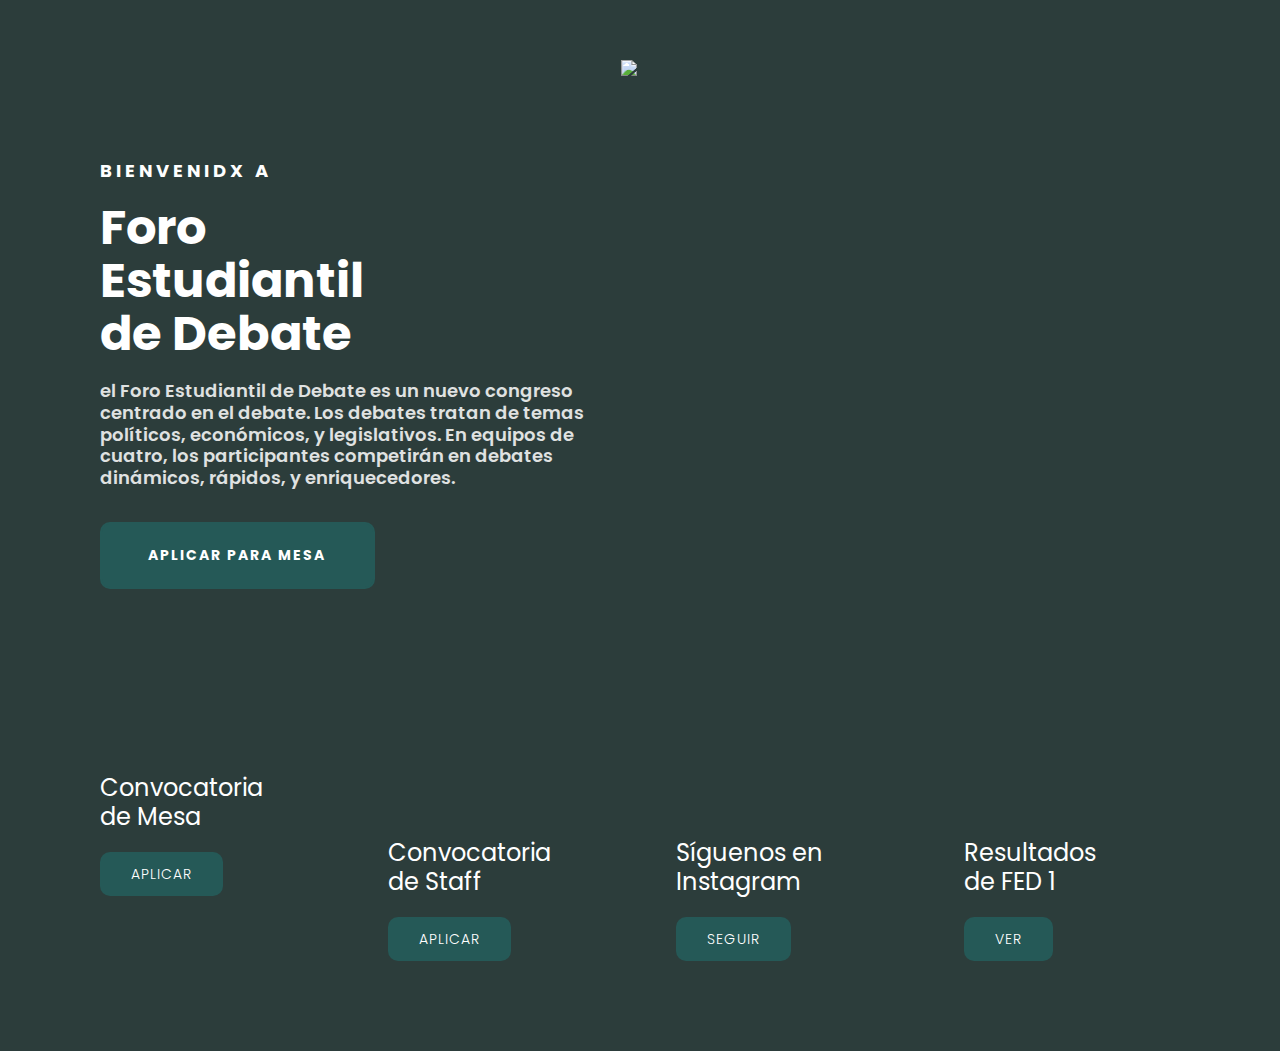
==== index.html @ 76e08dfd "clarified FED version" ====
<!DOCTYPE html>
<html style="font-size: 16px;" lang="en">
  
<head>
    <meta name="viewport" content="width=device-width, initial-scale=1.0">
    <meta charset="utf-8">
    <meta name="keywords" content="">
    <meta name="description" content="">
    <title>Foro Estudiantil de Debate</title>
    <link rel="stylesheet" href="css/index.css" media="screen">
    <link id="u-theme-google-font" rel="stylesheet" href="https://fonts.googleapis.com/css?family=Poppins:400,600">
    <link href="https://fonts.googleapis.com/icon?family=Material+Icons" rel="stylesheet">
    <base href="https://FEdeDebate.github.io/Evento/"/>
    
    <meta name="theme-color" content="#5FA084">
    <meta property="og:title" content="Foro Estudiantil de Debate">
    <meta property="og:description" content="">
    <meta property="og:type" content="website">
    <link rel="canonical" href="index.html">
    <link rel="icon" href="favicon.svg">
  
</head>
  <body class="u-body u-xl-mode" data-lang="en" style="background-color: #2C3D3B;">
    
    <section class="u-align-center u-clearfix section">
      <div class="u-clearfix u-sheet u-valign-middle u-sheet-1">
        <div class="u-clearfix u-expanded-width u-layout-wrap u-layout-wrap-1">
          <div class="u-layout">
            <div class="u-layout-row">
              <div class="u-align-left u-container-style u-layout-cell u-size-29-lg u-size-29-xl u-size-60-md u-size-60-sm u-size-60-xs u-layout-cell-1">
                <div class="u-container-layout u-valign-middle u-container-layout-1">
                  <h6 class="u-text u-text-1">bienvenidx a</h6>
                  <h2 class="u-text u-text-2">
                    <span style="font-weight: 700;"></span>Foro<br>Estudiantil<br>de Debate
                  </h2>
                  <h6 class="u-text u-text-3 u-custom-font u-font-poppins-regular" style="opacity: 85%;">el Foro Estudiantil de Debate es un nuevo congreso centrado en el debate. Los debates tratan de temas políticos, económicos, y legislativos. En equipos de cuatro, los participantes competirán en debates dinámicos, rápidos, y enriquecedores.</h6>
                  <a class="u-active-black u-align-center u-border-2 u-border-grey-75 u-btn u-btn-round u-button-style u-hover-black u-none u-radius-10 u-text-active-white u-text-hover-white u-btn-2" href="https://forms.gle/EFQqg91QYA9BH9kv7" target="_blank">Aplicar para Mesa</a>
                </div>
              </div>
              <div class="u-container-style u-image u-layout-cell u-radius-10 u-size-31-lg u-size-31-xl u-size-60-md u-size-60-sm u-size-60-xs u-image-1" data-image-width="972" data-image-height="886">
                <img src="images/fullTransparentLight.svg" width="100%"/>
              </div>
            </div>
          </div>
        </div>
        <div class="u-expanded-width u-list u-list-1">
          <div class="u-repeater u-repeater-1">
            <div class="u-align-left u-container-style u-list-item u-repeater-item u-white u-list-item-1">
              <div class="u-container-layout u-similar-container u-container-layout-3">
                <span class="u-file-icon u-icon u-icon-5">
                  <img src="images/git.svg" alt="">
                </span>
                <h4 class="u-custom-font u-font-poppins-semibold u-text u-text-8">Convocatoria<br/>de Mesa</h4>
                <a href="https://forms.gle/EFQqg91QYA9BH9kv7" target="_blank" class="u-active-grey-70 u-black u-border-1 u-border-active-grey-70 u-border-black u-border-hover-grey-70 u-btn u-btn-round u-button-style u-hover-grey-70 u-radius-10 u-text-body-alt-color u-text-hover-white u-btn-3">aplicar</a>
              </div>
            </div>
            <div class="u-align-left u-container-style u-list-item u-repeater-item u-video-cover u-white">
              <div class="u-container-layout u-similar-container u-container-layout-4">
                <span class="u-file-icon u-icon u-icon-6">
                  <img src="images/staff.svg" alt="">
                </span>
                <h4 class="u-custom-font u-font-poppins-semibold u-text u-text-9">Convocatoria<br/>de Staff</h4>
                <a href="https://forms.gle/FjkEkpneMqtoRGzS9" target="_blank" class="u-active-grey-70 u-black u-border-1 u-border-active-grey-70 u-border-black u-border-hover-grey-70 u-btn u-btn-round u-button-style u-hover-grey-70 u-radius-10 u-text-body-alt-color u-text-hover-white u-btn-4">aplicar</a>
              </div>
            </div>
            <div class="u-align-left u-container-style u-list-item u-repeater-item u-video-cover u-white">
              <div class="u-container-layout u-similar-container u-container-layout-5">
                <span class="u-file-icon u-icon u-icon-7">
                  <img src="images/instagram.svg" alt="">
                </span>
                <h4 class="u-custom-font u-font-poppins-semibold u-text u-text-10">Síguenos en<br/>Instagram</h4>
                <a href="https://www.instagram.com/FEdeDebate/" target="_blank" class="u-active-grey-70 u-black u-border-1 u-border-active-grey-70 u-border-black u-border-hover-grey-70 u-btn u-btn-round u-button-style u-hover-grey-70 u-radius-10 u-text-body-alt-color u-text-hover-white u-btn-5">seguir</a>
              </div>
            </div>
            <div class="u-align-left u-container-style u-list-item u-repeater-item u-video-cover u-white">
              <div class="u-container-layout u-similar-container u-container-layout-6">
                <span class="u-file-icon u-icon u-icon-8">
                  <img src="images/results.svg" alt="">
                </span>
                <h4 class="u-custom-font u-font-poppins-semibold u-text u-text-11">Resultados<br/>de FED 1</h4>
                <a href="resultados/" target="_blank" class="u-active-grey-70 u-black u-border-1 u-border-active-grey-70 u-border-black u-border-hover-grey-70 u-btn u-btn-round u-button-style u-hover-grey-70 u-radius-10 u-text-body-alt-color u-text-hover-white u-btn-6">ver</a>
              </div>
            </div>
          </div>
        </div>
      </div>
    </section>
  </body>
</html>
---- css/index.css ----
@charset "UTF-8";

html {
  font-family: sans-serif;
  -ms-text-size-adjust: 100%;
  -webkit-text-size-adjust: 100%
}

body {
  margin: 0
}

.section .u-sheet-1 {
  min-height: 1022px
}

.section .u-layout-wrap-1 {
  margin-top: 60px;
  margin-bottom: 0
}

.section .u-layout-cell-1 {
  min-height: 629px
}

.section .u-container-layout-1 {
  padding: 50px 30px
}

.section .u-text-1 {
  font-size: 1.125rem;
  text-transform: uppercase;
  letter-spacing: 4px;
  margin: 0
}

.section .u-text-2 {
  font-size: 3rem;
  margin: 20px 0 0
}

.section .u-text-3 {
  font-weight: 600;
  margin: 20px 0 0
}

.section .u-btn-2 {
  text-transform: uppercase;
  letter-spacing: 2px;
  font-size: .875rem;
  align-self: center;
  background-image: none;
  text-align: center;
  font-weight: 700;
  border-style: solid;
  margin: 34px auto 0 0;
  padding: 20px 47px 20px 46px
}

.section .u-list-1 {
  margin-top: 0;
  margin-bottom: 60px
}

.section .u-repeater-1 {
  grid-template-columns: repeat(4, calc(25% - 9px));
  min-height: 261px;
  grid-gap: 12px
}

.section .u-list-item-1 {
  background-image: none
}

.section .u-container-layout-3 {
  padding: 60px 30px 30px
}

.section .u-icon-5 {
  max-height: 70px;
  max-width: 63px;
  height: auto;
  width: auto;
  margin: 0 auto 0 0
}

.section .u-text-8 {
  font-weight: 400;
  margin: 20px 0 0
}

.section .u-btn-3 {
  border-style: solid;
  text-transform: uppercase;
  font-weight: 300;
  font-size: .875rem;
  background-image: none;
  letter-spacing: 1px;
  margin: 20px 0 0
}

.section .u-container-layout-4 {
  padding: 60px 30px 30px
}

.section .u-icon-6 {
  height: 70px;
  width: 140px;
  margin: 0 auto 0 0
}

.section .u-text-9 {
  font-weight: 400;
  margin: 20px 0 0
}

.section .u-btn-4 {
  border-style: solid;
  text-transform: uppercase;
  font-weight: 300;
  font-size: .875rem;
  background-image: none;
  letter-spacing: 1px;
  margin: 20px 0 0
}

.section .u-container-layout-5 {
  padding: 60px 30px 30px
}

.section .u-icon-7 {
  height: 70px;
  width: 70px;
  margin: 0 auto 0 0
}

.section .u-text-10 {
  font-weight: 400;
  margin: 20px 0 0
}

.section .u-btn-5 {
  border-style: solid;
  text-transform: uppercase;
  font-weight: 300;
  font-size: .875rem;
  background-image: none;
  letter-spacing: 1px;
  margin: 20px 0 0
}

.section .u-container-layout-6 {
  padding: 60px 30px 30px
}

.section .u-icon-8 {
  height: 70px;
  width: 56px;
  margin: 0 auto 0 0
}

.section .u-text-11 {
  font-weight: 400;
  margin: 20px 0 0
}

.section .u-btn-6 {
  border-style: solid;
  text-transform: uppercase;
  font-weight: 300;
  font-size: .875rem;
  background-image: none;
  letter-spacing: 1px;
  margin: 20px 0 0
}

@media (max-width:1199px) {
  .section .u-sheet-1 {
    min-height: 1012px
  }

  .section .u-layout-wrap-1 {
    margin-top: 55px
  }

  .section .u-layout-cell-1 {
    min-height: 519px
  }

  .section .u-image-1 {
    min-height: 519px
  }

  .section .u-list-1 {
    margin-bottom: 55px
  }

  .section .u-repeater-1 {
    min-height: 215px
  }
}

@media (max-width:991px) {
  .section .u-sheet-1 {
    min-height: 1899px
  }

  .section .u-layout-cell-1 {
    min-height: 100px
  }

  .section .u-container-layout-1 {
    padding-top: 30px;
    padding-bottom: 30px
  }

  .section .u-text-2 {
    font-size: 3.75rem
  }

  .section .u-image-1 {
    min-height: 671px
  }

  .section .u-repeater-1 {
    grid-template-columns: repeat(2, calc(50% - 6px));
    min-height: 529px
  }

  .section .u-container-layout-3 {
    padding-top: 30px
  }

  .section .u-container-layout-4 {
    padding-top: 30px
  }

  .section .u-container-layout-5 {
    padding-top: 30px
  }

  .section .u-container-layout-6 {
    padding-top: 30px
  }
}

@media (max-width:767px) {
  .section .u-sheet-1 {
    min-height: 1895px
  }

  .section .u-layout-cell-1 {
    min-height: 392px
  }

  .section .u-container-layout-1 {
    padding-left: 10px;
    padding-right: 10px
  }

  .section .u-image-1 {
    min-height: 607px
  }

  .section .u-list-1 {
    margin-top: 20px
  }

  .section .u-container-layout-3 {
    padding-left: 10px;
    padding-right: 10px
  }

  .section .u-container-layout-4 {
    padding-left: 10px;
    padding-right: 10px
  }

  .section .u-container-layout-5 {
    padding-left: 10px;
    padding-right: 10px
  }

  .section .u-container-layout-6 {
    padding-left: 10px;
    padding-right: 10px
  }
}

@media (max-width:575px) {
  .section .u-sheet-1 {
    min-height: 1865px
  }

  .section .u-layout-cell-1 {
    min-height: 100px
  }

  .section .u-text-2 {
    font-size: 2.625rem
  }

  .section .u-image-1 {
    min-height: 382px
  }

  .section .u-repeater-1 {
    grid-template-columns: 100%
  }
}

::selection {
  background: #255957;
  color: #fff
}

section {
  display: block
}

a {
  background-color: transparent;
  -webkit-text-decoration-skip: objects
}

a:active,
a:hover {
  outline-width: 0
}

img {
  border-style: none
}

::-webkit-input-placeholder {
  color: inherit;
  opacity: .54
}

::-webkit-file-upload-button {
  -webkit-appearance: button;
  font: inherit
}

.u-btn {
  display: table;
  cursor: pointer;
  color: inherit;
  font-size: inherit;
  font-family: inherit;
  line-height: inherit;
  letter-spacing: inherit;
  text-transform: inherit;
  font-style: inherit;
  font-weight: inherit;
  text-decoration: none;
  border: 0 none transparent;
  outline-width: 0;
  background-color: transparent;
  margin: 0;
  -webkit-text-decoration-skip: objects;
  font-style: initial;
  white-space: nowrap;
  -webkit-user-select: none;
  -ms-user-select: none;
  user-select: none;
  vertical-align: middle;
  text-align: center;
  padding: 10px 30px;
  border-radius: 0;
  align-self: flex-start
}

.u-btn:active:focus,
.u-btn:focus {
  outline: thin dotted;
  outline: 5px auto -webkit-focus-ring-color;
  outline-offset: -2px
}

.u-btn:focus,
.u-btn:hover {
  text-decoration: none
}

.u-btn:active {
  outline: 0;
  background-image: none
}

a {
  border-top-width: 0;
  border-left-width: 0;
  border-right-width: 0
}

*,
:after,
:before {
  box-sizing: border-box
}

html {
  height: 100%;
  overflow-y: auto;
  overflow-x: hidden
}

body {
  height: auto;
  min-height: 100%
}

body,
section {
  position: relative
}

.u-sheet>*,
section>* {
  position: relative
}

a:focus {
  outline: thin dotted;
  outline: 5px auto -webkit-focus-ring-color;
  outline-offset: -2px
}

.u-clearfix:after,
.u-clearfix:before {
  content: '';
  display: table
}

.u-clearfix:after {
  clear: both
}

.u-image {
  object-fit: cover;
  display: block;
  background-size: cover;
  background-position: 50% 50%;
  background-repeat: no-repeat
}

.u-layout-cell.u-image:not(.u-hover-box) {
  overflow: visible
}

.u-sheet {
  position: relative;
  margin: 0 auto
}

.u-xl-mode .u-sheet {
  width: var(--theme-sheet-width-xl)
}

@media (min-width:1400px) {
  .u-sheet {
    width: var(--theme-sheet-width-xxl) !important
  }
}

@media (min-width:1200px) {
  .u-xl-mode .u-sheet {
    width: var(--theme-sheet-width-xl) !important
  }
}

@media (min-width:992px) and (max-width:1199px) {
  .u-sheet {
    width: var(--theme-sheet-width-lg) !important
  }
}

@media (min-width:768px) and (max-width:991px) {
  .u-sheet {
    width: var(--theme-sheet-width-md) !important
  }
}

@media (min-width:576px) and (max-width:767px) {
  .u-sheet {
    width: var(--theme-sheet-width-sm) !important
  }
}

@media (max-width:575px) {
  .u-sheet {
    width: var(--theme-sheet-width-xs) !important
  }
}

.u-container-layout {
  position: relative;
  flex: 1;
  max-width: 100%;
  transition-duration: inherit
}

.u-container-layout>* {
  position: relative
}

.u-expanded-width {
  width: 100% !important;
  margin-left: 0 !important;
  margin-right: 0 !important
}

.u-valign-middle {
  display: flex;
  flex-direction: column
}

.u-valign-middle>* {
  flex-shrink: 0
}

.u-valign-middle {
  justify-content: center
}

@media (min-width:576px) and (max-width:767px) {
  .u-layout-wrap:not(.u-layout-custom-sm) .u-layout-row>* {
    min-width: 100%
  }

  .u-layout-wrap:not(.u-layout-custom-sm) .u-layout {
    margin-left: 0 !important;
    margin-right: 0 !important
  }

  .u-layout-wrap:not(.u-layout-custom-sm) .u-layout .u-layout-cell {
    border-left: 0 !important;
    border-right: 0 !important
  }
}

@media (max-width:575px) {
  .u-layout-wrap:not(.u-layout-custom-xs) .u-layout-row>* {
    min-width: 100%
  }

  .u-layout-wrap:not(.u-layout-custom-xs) .u-layout {
    margin-left: 0 !important;
    margin-right: 0 !important
  }

  .u-layout-wrap:not(.u-layout-custom-xs) .u-layout .u-layout-cell {
    border-left: 0 !important;
    border-right: 0 !important
  }
}

@media (min-width:1400px) {

  .u-layout-row>.u-size-31-xl {
    flex: 0 0 51.66666667%;
    max-width: 51.66666667%;
    min-width: 51.66666667%
  }

  .u-layout-row>.u-size-29-xl {
    flex: 0 0 48.33333333%;
    max-width: 48.33333333%;
    min-width: 48.33333333%
  }
}

@media (min-width:1200px) {

  .u-xl-mode .u-layout-row>.u-size-31-xl {
    flex: 0 0 51.66666667%;
    max-width: 51.66666667%;
    min-width: 51.66666667%
  }

  .u-xl-mode .u-layout-row>.u-size-29-xl {
    flex: 0 0 48.33333333%;
    max-width: 48.33333333%;
    min-width: 48.33333333%
  }
}

@media (min-width:992px) and (max-width:1199px) {

  .u-layout-row>.u-size-31-lg {
    flex: 0 0 51.66666667%;
    max-width: 51.66666667%;
    min-width: 51.66666667%
  }

  .u-layout-row>.u-size-29-lg {
    flex: 0 0 48.33333333%;
    max-width: 48.33333333%;
    min-width: 48.33333333%
  }
}

@media (min-width:768px) and (max-width:991px) {
  .u-layout-row>.u-size-60-md {
    flex: 0 0 100%;
    max-width: 100%;
    min-width: 100%
  }
}

@media (min-width:576px) and (max-width:767px) {
  .u-layout-row>.u-size-60-sm {
    flex: 0 0 100%;
    max-width: 100%;
    min-width: 100%
  }
}

@media (max-width:575px) {
  .u-layout-row>.u-size-60-xs {
    flex: 0 0 100%;
    max-width: 100%;
    min-width: 100%
  }
}

.u-layout-row,
.u-layout-row>* {
  display: flex
}

.u-layout-row {
  flex: 1 1 auto
}

.u-layout-row>* {
  max-height: 100%;
  min-height: -webkit-fit-content;
  min-height: fit-content
}

.u-layout-row {
  flex-direction: row;
  flex-wrap: wrap;
  min-height: -webkit-fit-content;
  min-height: fit-content;
  max-width: 100%
}

.u-layout-cell {
  position: relative;
  display: flex;
  background-clip: padding-box;
  background-origin: padding-box
}

.u-sheet:not(.u-image):not(.u-video) {
  pointer-events: none
}

.u-sheet:not(.u-image):not(.u-video)>* {
  pointer-events: auto;
  pointer-events: initial
}

@supports (position:sticky) {
}

@supports (position:-webkit-sticky) {
}

.u-icon {
  display: block;
  line-height: 0;
  border-width: 0
}

html {
  font-size: 16px
}

.u-body {
  font-size: 1rem;
  line-height: 1.6
}

.u-body h2,
.u-body h4,
.u-body h6 {
  padding: 0;
  color: #fff
}

.u-repeater {
  display: grid;
  grid-template-columns: repeat(3, 33.33333333%)
}

.u-repeater-item {
  display: flex;
  position: relative
}

.u-list:not(.u-repeater) {
  display: flex;
  flex-direction: column
}

.u-list:not(.u-repeater) .u-repeater {
  flex-grow: 1;
  flex-shrink: 1;
  flex-basis: auto
}

.u-border-1,
a.u-button-style.u-border-1 {
  border-width: 1px
}

.u-border-2,
a.u-button-style.u-border-2 {
  border-width: 2px
}

.u-radius-10,
.u-radius-10:before {
  border-radius: 10px !important
}

.u-body {
  font-family: Poppins, sans-serif
}

h2,
h4,
h6 {
  font-family: Poppins, sans-serif
}

.u-button-style.u-black,
.u-button-style.u-black[class*=u-border-] {
  color: #fff !important;
  background-color: #255957 !important;
  transition: all .2s ease-in-out
}

.u-hover-black:focus,
.u-hover-black:hover,
.u-hover-black[class*=u-border-]:focus,
.u-hover-black[class*=u-border-]:hover,
a.u-button-style.u-button-style.u-active-black:active,
a.u-button-style.u-button-style.u-active-black[class*=u-border-]:active,
a.u-button-style.u-hover-black:focus,
a.u-button-style.u-hover-black:hover,
a.u-button-style.u-hover-black[class*=u-border-]:focus,
a.u-button-style.u-hover-black[class*=u-border-]:hover {
  color: #fff !important;
  background-color: #5fa084 !important
}

.u-hover-grey-70:focus,
.u-hover-grey-70:hover,
.u-hover-grey-70[class*=u-border-]:focus,
.u-hover-grey-70[class*=u-border-]:hover,
a.u-button-style.u-button-style.u-active-grey-70:active,
a.u-button-style.u-button-style.u-active-grey-70[class*=u-border-]:active,
a.u-button-style.u-hover-grey-70:focus,
a.u-button-style.u-hover-grey-70:hover,
a.u-button-style.u-hover-grey-70[class*=u-border-]:focus,
a.u-button-style.u-hover-grey-70[class*=u-border-]:hover {
  color: #fff !important;
  background-color: #5fa084 !important
}

.u-button-style.u-border-grey-75 {
  border-color: #255957 !important;
  background-color: #255957 !important;
  color: #fff !important;
  transition: all .2s ease-in-out
}

.u-body {
  --theme-sheet-width-xl: 1140px;
  --theme-sheet-width-lg: 940px;
  --theme-sheet-width-md: 720px;
  --theme-sheet-width-sm: 540px;
  --theme-sheet-width-xs: 340px
}

h2:not(.u-subtitle) {
  font-size: 2.25rem;
  line-height: 1.1;
  margin-top: 20px;
  margin-bottom: 20px;
  font-weight: 700
}

h4 {
  font-size: 1.5rem;
  line-height: 1.2;
  margin-top: 20px;
  margin-bottom: 20px;
  font-weight: 700
}

h6 {
  font-size: 1.125rem;
  line-height: 1.2;
  margin-top: 20px;
  margin-bottom: 20px;
  font-weight: 700
}

@media (max-width:575px) {
  h2:not(.u-subtitle) {
    font-size: 2.25rem;
    font-weight: 700;
    line-height: 1.1;
  }
}
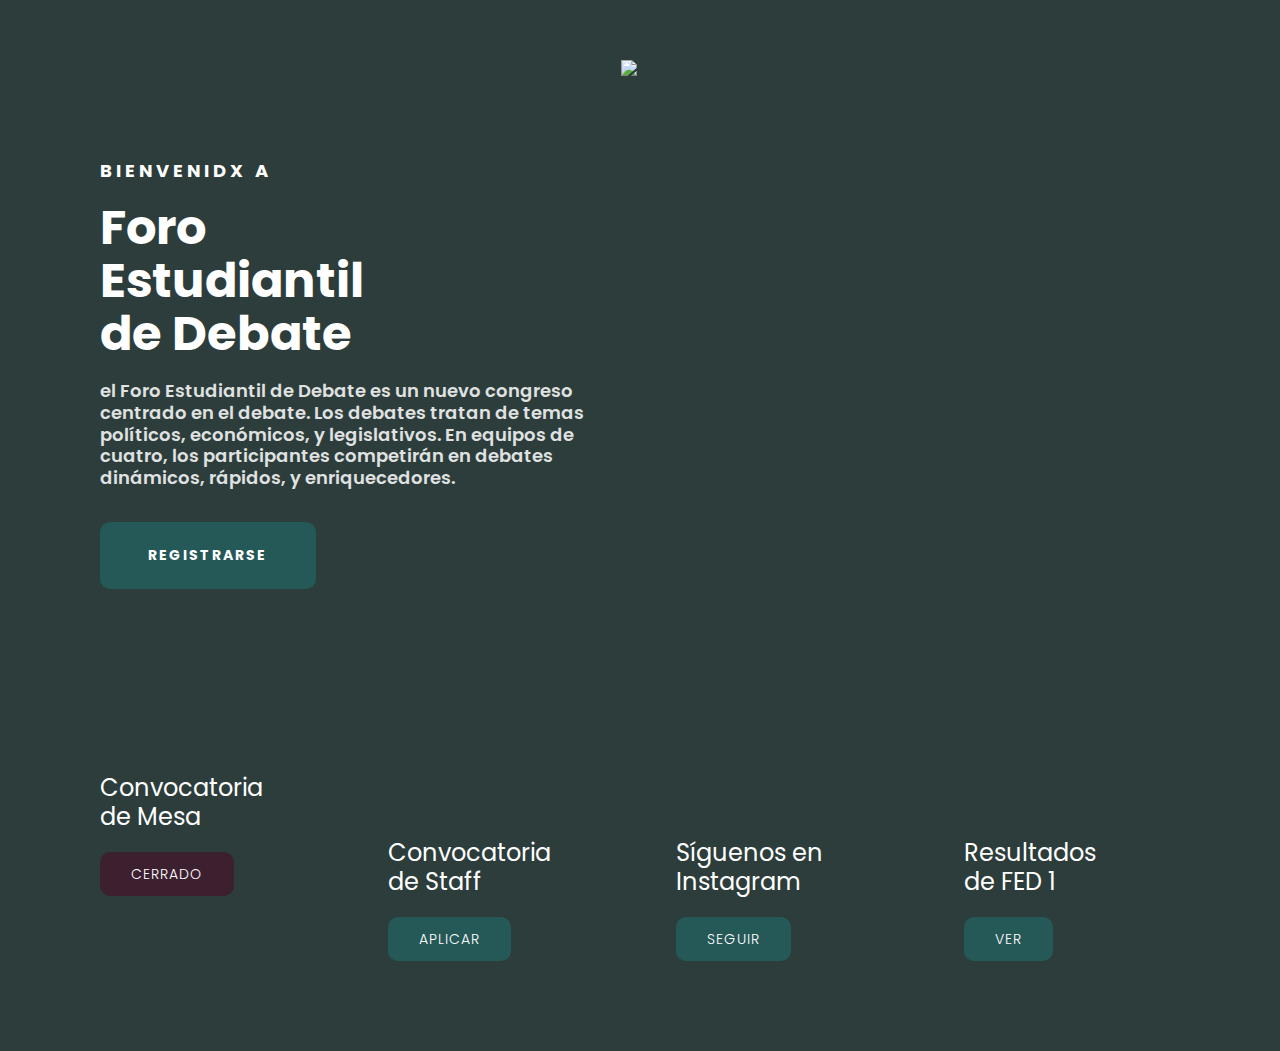
==== commit 81a0fbbb: "lots of changes" ====
--- a/index.html
+++ b/index.html
@@ -10,6 +10,7 @@
     <link rel="stylesheet" href="css/index.css" media="screen">
     <link id="u-theme-google-font" rel="stylesheet" href="https://fonts.googleapis.com/css?family=Poppins:400,600">
     <link href="https://fonts.googleapis.com/icon?family=Material+Icons" rel="stylesheet">
+
     <base href="https://FEdeDebate.github.io/Evento/"/>
     
     <meta name="theme-color" content="#5FA084">
@@ -17,7 +18,7 @@
     <meta property="og:description" content="">
     <meta property="og:type" content="website">
     <link rel="canonical" href="index.html">
-    <link rel="icon" href="favicon.svg">
+    <link rel="icon" href="favicon.ico">
   
 </head>
   <body class="u-body u-xl-mode" data-lang="en" style="background-color: #2C3D3B;">
@@ -34,7 +35,7 @@
                     <span style="font-weight: 700;"></span>Foro<br>Estudiantil<br>de Debate
                   </h2>
                   <h6 class="u-text u-text-3 u-custom-font u-font-poppins-regular" style="opacity: 85%;">el Foro Estudiantil de Debate es un nuevo congreso centrado en el debate. Los debates tratan de temas políticos, económicos, y legislativos. En equipos de cuatro, los participantes competirán en debates dinámicos, rápidos, y enriquecedores.</h6>
-                  <a class="u-active-black u-align-center u-border-2 u-border-grey-75 u-btn u-btn-round u-button-style u-hover-black u-none u-radius-10 u-text-active-white u-text-hover-white u-btn-2" href="https://forms.gle/EFQqg91QYA9BH9kv7" target="_blank">Aplicar para Mesa</a>
+                  <a class="u-active-black u-align-center u-border-2 u-border-grey-75 u-btn u-btn-round u-button-style u-hover-black u-none u-radius-10 u-text-active-white u-text-hover-white u-btn-2" href="https://forms.gle/b5vBWGVCgtBwH1Zw7" target="_blank">Registrarse</a>
                 </div>
               </div>
               <div class="u-container-style u-image u-layout-cell u-radius-10 u-size-31-lg u-size-31-xl u-size-60-md u-size-60-sm u-size-60-xs u-image-1" data-image-width="972" data-image-height="886">
@@ -51,7 +52,7 @@
                   <img src="images/git.svg" alt="">
                 </span>
                 <h4 class="u-custom-font u-font-poppins-semibold u-text u-text-8">Convocatoria<br/>de Mesa</h4>
-                <a href="https://forms.gle/EFQqg91QYA9BH9kv7" target="_blank" class="u-active-grey-70 u-black u-border-1 u-border-active-grey-70 u-border-black u-border-hover-grey-70 u-btn u-btn-round u-button-style u-hover-grey-70 u-radius-10 u-text-body-alt-color u-text-hover-white u-btn-3">aplicar</a>
+                <a href="https://forms.gle/EFQqg91QYA9BH9kv7" target="_blank" class="u-active-grey-70 u-black u-border-1 u-border-active-grey-70 u-border-black u-border-hover-grey-70 u-btn u-btn-round u-button-style u-hover-grey-70 u-radius-10 u-text-body-alt-color u-text-hover-white u-btn-3 btn-disabled">cerrado</a>
               </div>
             </div>
             <div class="u-align-left u-container-style u-list-item u-repeater-item u-video-cover u-white">
--- a/css/index.css
+++ b/css/index.css
@@ -741,7 +741,7 @@
 .u-button-style.u-black,
 .u-button-style.u-black[class*=u-border-] {
   color: #fff !important;
-  background-color: #255957 !important;
+  background-color: #255957;
   transition: all .2s ease-in-out
 }
 
@@ -770,14 +770,26 @@
 a.u-button-style.u-hover-grey-70[class*=u-border-]:focus,
 a.u-button-style.u-hover-grey-70[class*=u-border-]:hover {
   color: #fff !important;
-  background-color: #5fa084 !important
+  background-color: #5fa084
 }
 
 .u-button-style.u-border-grey-75 {
-  border-color: #255957 !important;
-  background-color: #255957 !important;
+  border-color: #255957;
+  background-color: #255957 ;
   color: #fff !important;
   transition: all .2s ease-in-out
+}
+
+.btn-disabled {
+  border-color: #3D202F !important;
+  background-color: #3D202F !important;
+}
+
+.btn-disabled:hover {
+  border-color: #3D202F !important;
+  background-color: #3D202F !important;
+  cursor: default !important;
+  pointer-events: default !important;
 }
 
 .u-body {
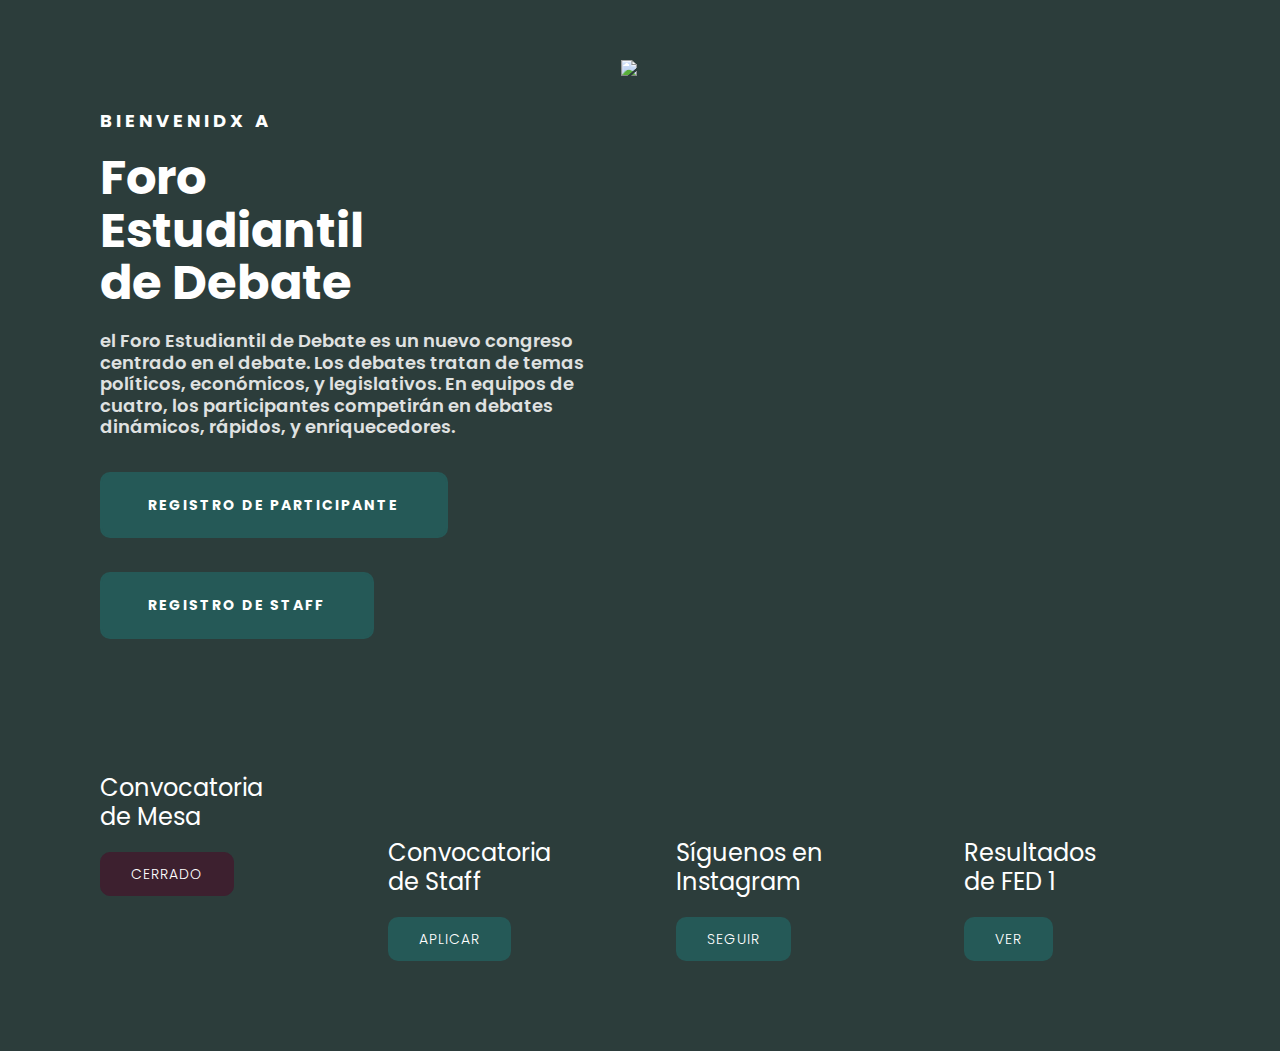
==== commit 02d43faa: "fixed base tag" ====
--- a/index.html
+++ b/index.html
@@ -35,7 +35,8 @@
                     <span style="font-weight: 700;"></span>Foro<br>Estudiantil<br>de Debate
                   </h2>
                   <h6 class="u-text u-text-3 u-custom-font u-font-poppins-regular" style="opacity: 85%;">el Foro Estudiantil de Debate es un nuevo congreso centrado en el debate. Los debates tratan de temas políticos, económicos, y legislativos. En equipos de cuatro, los participantes competirán en debates dinámicos, rápidos, y enriquecedores.</h6>
-                  <a class="u-active-black u-align-center u-border-2 u-border-grey-75 u-btn u-btn-round u-button-style u-hover-black u-none u-radius-10 u-text-active-white u-text-hover-white u-btn-2" href="https://forms.gle/b5vBWGVCgtBwH1Zw7" target="_blank">Registrarse</a>
+                  <a class="u-active-black u-align-center u-border-2 u-border-grey-75 u-btn u-btn-round u-button-style u-hover-black u-none u-radius-10 u-text-active-white u-text-hover-white u-btn-2" href="https://forms.gle/b5vBWGVCgtBwH1Zw7" target="_blank">Registro de Participante</a>
+                  <a class="u-active-black u-align-center u-border-2 u-border-grey-75 u-btn u-btn-round u-button-style u-hover-black u-none u-radius-10 u-text-active-white u-text-hover-white u-btn-2" href="https://forms.gle/FjkEkpneMqtoRGzS9" target="_blank">Registro de Staff</a>
                 </div>
               </div>
               <div class="u-container-style u-image u-layout-cell u-radius-10 u-size-31-lg u-size-31-xl u-size-60-md u-size-60-sm u-size-60-xs u-image-1" data-image-width="972" data-image-height="886">
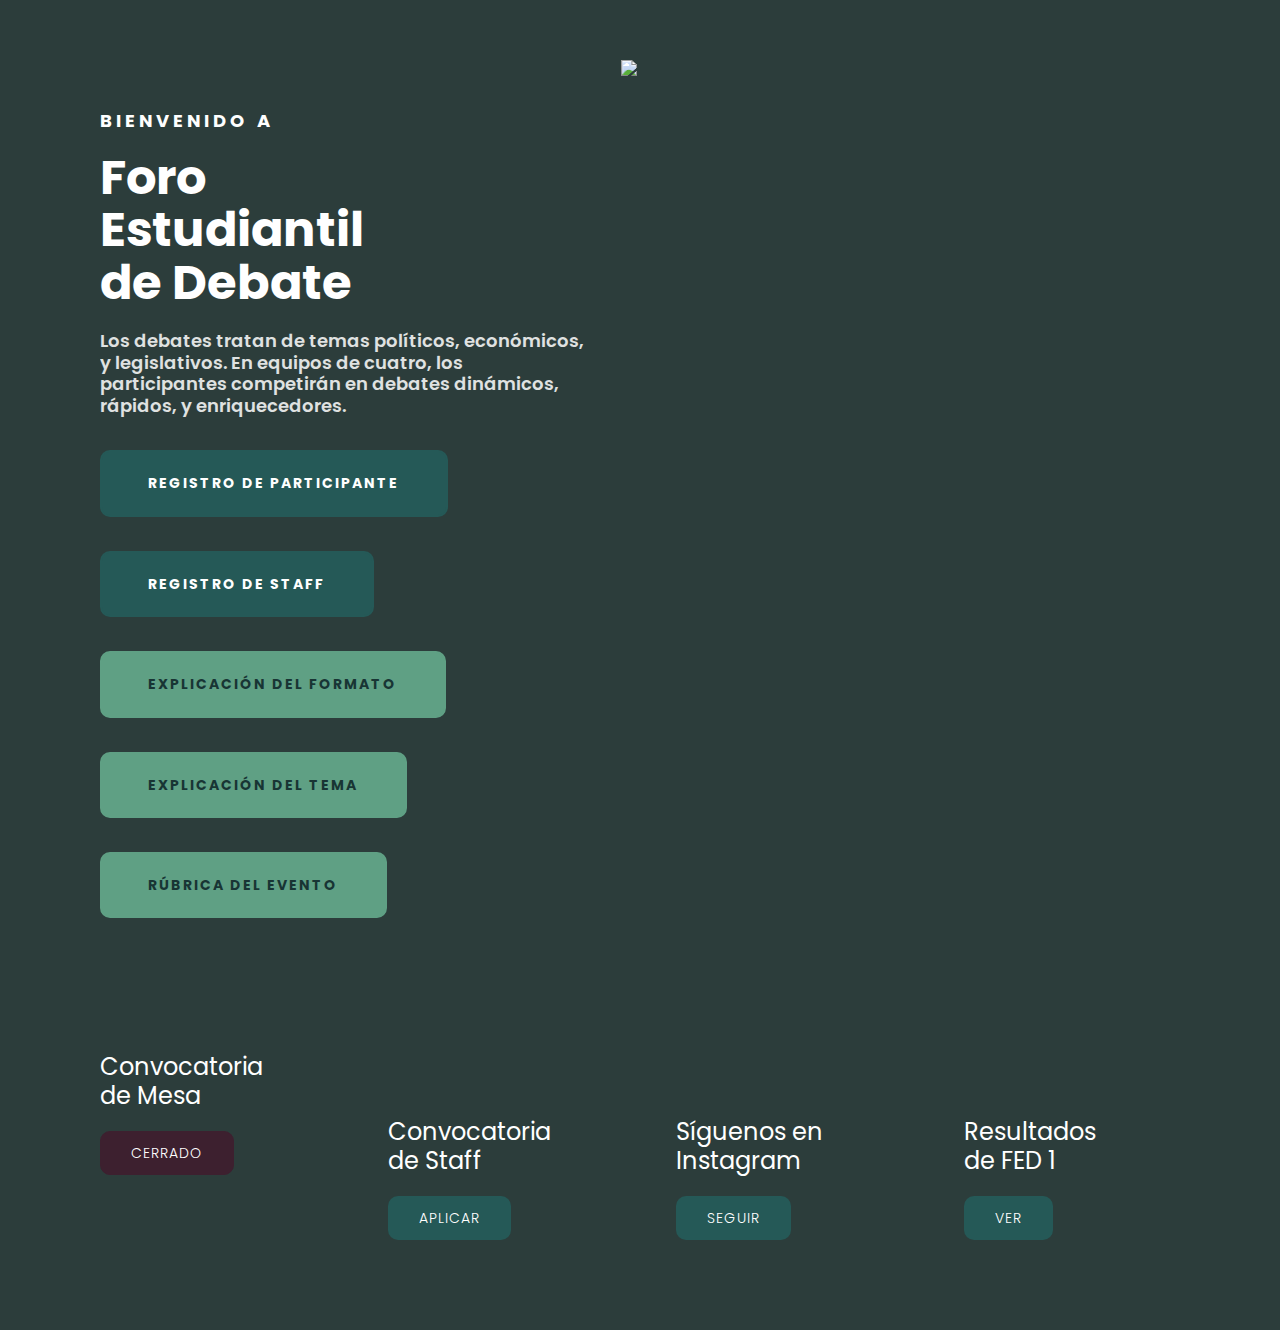
==== commit 494033be: "changed styling for mobile, added links" ====
--- a/index.html
+++ b/index.html
@@ -30,16 +30,21 @@
             <div class="u-layout-row">
               <div class="u-align-left u-container-style u-layout-cell u-size-29-lg u-size-29-xl u-size-60-md u-size-60-sm u-size-60-xs u-layout-cell-1">
                 <div class="u-container-layout u-valign-middle u-container-layout-1">
-                  <h6 class="u-text u-text-1">bienvenidx a</h6>
+                  <h6 class="u-text u-text-1">bienvenido a</h6>
                   <h2 class="u-text u-text-2">
                     <span style="font-weight: 700;"></span>Foro<br>Estudiantil<br>de Debate
                   </h2>
-                  <h6 class="u-text u-text-3 u-custom-font u-font-poppins-regular" style="opacity: 85%;">el Foro Estudiantil de Debate es un nuevo congreso centrado en el debate. Los debates tratan de temas políticos, económicos, y legislativos. En equipos de cuatro, los participantes competirán en debates dinámicos, rápidos, y enriquecedores.</h6>
+                  <h6 class="u-text u-text-3 u-custom-font u-font-poppins-regular" style="opacity: 85%;">Los debates tratan de temas políticos, económicos, y legislativos. En equipos de cuatro, los participantes competirán en debates dinámicos, rápidos, y enriquecedores.
+                </h6>
                   <a class="u-active-black u-align-center u-border-2 u-border-grey-75 u-btn u-btn-round u-button-style u-hover-black u-none u-radius-10 u-text-active-white u-text-hover-white u-btn-2" href="https://forms.gle/b5vBWGVCgtBwH1Zw7" target="_blank">Registro de Participante</a>
                   <a class="u-active-black u-align-center u-border-2 u-border-grey-75 u-btn u-btn-round u-button-style u-hover-black u-none u-radius-10 u-text-active-white u-text-hover-white u-btn-2" href="https://forms.gle/FjkEkpneMqtoRGzS9" target="_blank">Registro de Staff</a>
+
+                  <a class="u-active-black u-align-center u-border-2 highlighted-button u-btn u-btn-round u-button-style u-hover-black u-none u-radius-10 u-text-active-white u-text-hover-white u-btn-2" href="https://docs.google.com/document/d/1W0i-ARTSgQWT2yL0VhgEiM2T_j4l-_19yQ6ra_uWXh0/edit?usp=sharing" target="_blank">Explicación del Formato</a>
+                  <a class="u-active-black u-align-center u-border-2 highlighted-button u-btn u-btn-round u-button-style u-hover-black u-none u-radius-10 u-text-active-white u-text-hover-white u-btn-2" href="https://docs.google.com/document/d/1Ctv7JuoAAd0xI_yjWjn-x_5RenATx2N1eyVS5o-2ITo/edit?usp=sharing" target="_blank">Explicación del Tema</a>
+                  <a class="u-active-black u-align-center u-border-2 highlighted-button u-btn u-btn-round u-button-style u-hover-black u-none u-radius-10 u-text-active-white u-text-hover-white u-btn-2" href="https://docs.google.com/document/d/1JbXFV7bqjzSkxs4vKUqcrooPcy26oJ59kDgT_NYYaec/edit?usp=sharing" target="_blank">Rúbrica del Evento</a>
                 </div>
               </div>
-              <div class="u-container-style u-image u-layout-cell u-radius-10 u-size-31-lg u-size-31-xl u-size-60-md u-size-60-sm u-size-60-xs u-image-1" data-image-width="972" data-image-height="886">
+              <div class="u-container-style u-image u-layout-cell u-radius-10 u-size-31-lg u-size-31-xl u-size-60-md u-size-60-sm u-size-60-xs u-image-1 fed-logo" data-image-width="972" data-image-height="886">
                 <img src="images/fullTransparentLight.svg" width="100%"/>
               </div>
             </div>
--- a/css/index.css
+++ b/css/index.css
@@ -8,6 +8,11 @@
 
 body {
   margin: 0
+}
+
+.link {
+  color: #5FA084 !important;
+  background-color: transparent
 }
 
 .section .u-sheet-1 {
@@ -54,7 +59,8 @@
   font-weight: 700;
   border-style: solid;
   margin: 34px auto 0 0;
-  padding: 20px 47px 20px 46px
+  padding: 20px 47px 20px 46px;
+  white-space: normal !important;
 }
 
 .section .u-list-1 {
@@ -492,6 +498,16 @@
   .u-sheet {
     width: var(--theme-sheet-width-xs) !important
   }
+
+  .fed-logo {
+    display: none !important;
+
+  }
+
+  .u-repeater {
+    display: grid;
+    grid-template-columns: repeat(3, 33.33333333%)
+  }
 }
 
 .u-container-layout {
@@ -780,6 +796,13 @@
   transition: all .2s ease-in-out
 }
 
+.u-button-style.highlighted-button {
+  border-color: #5FA084;
+  background-color: #5FA084 ;
+  color: #183534 !important;
+  transition: all .2s ease-in-out
+}
+
 .btn-disabled {
   border-color: #3D202F !important;
   background-color: #3D202F !important;
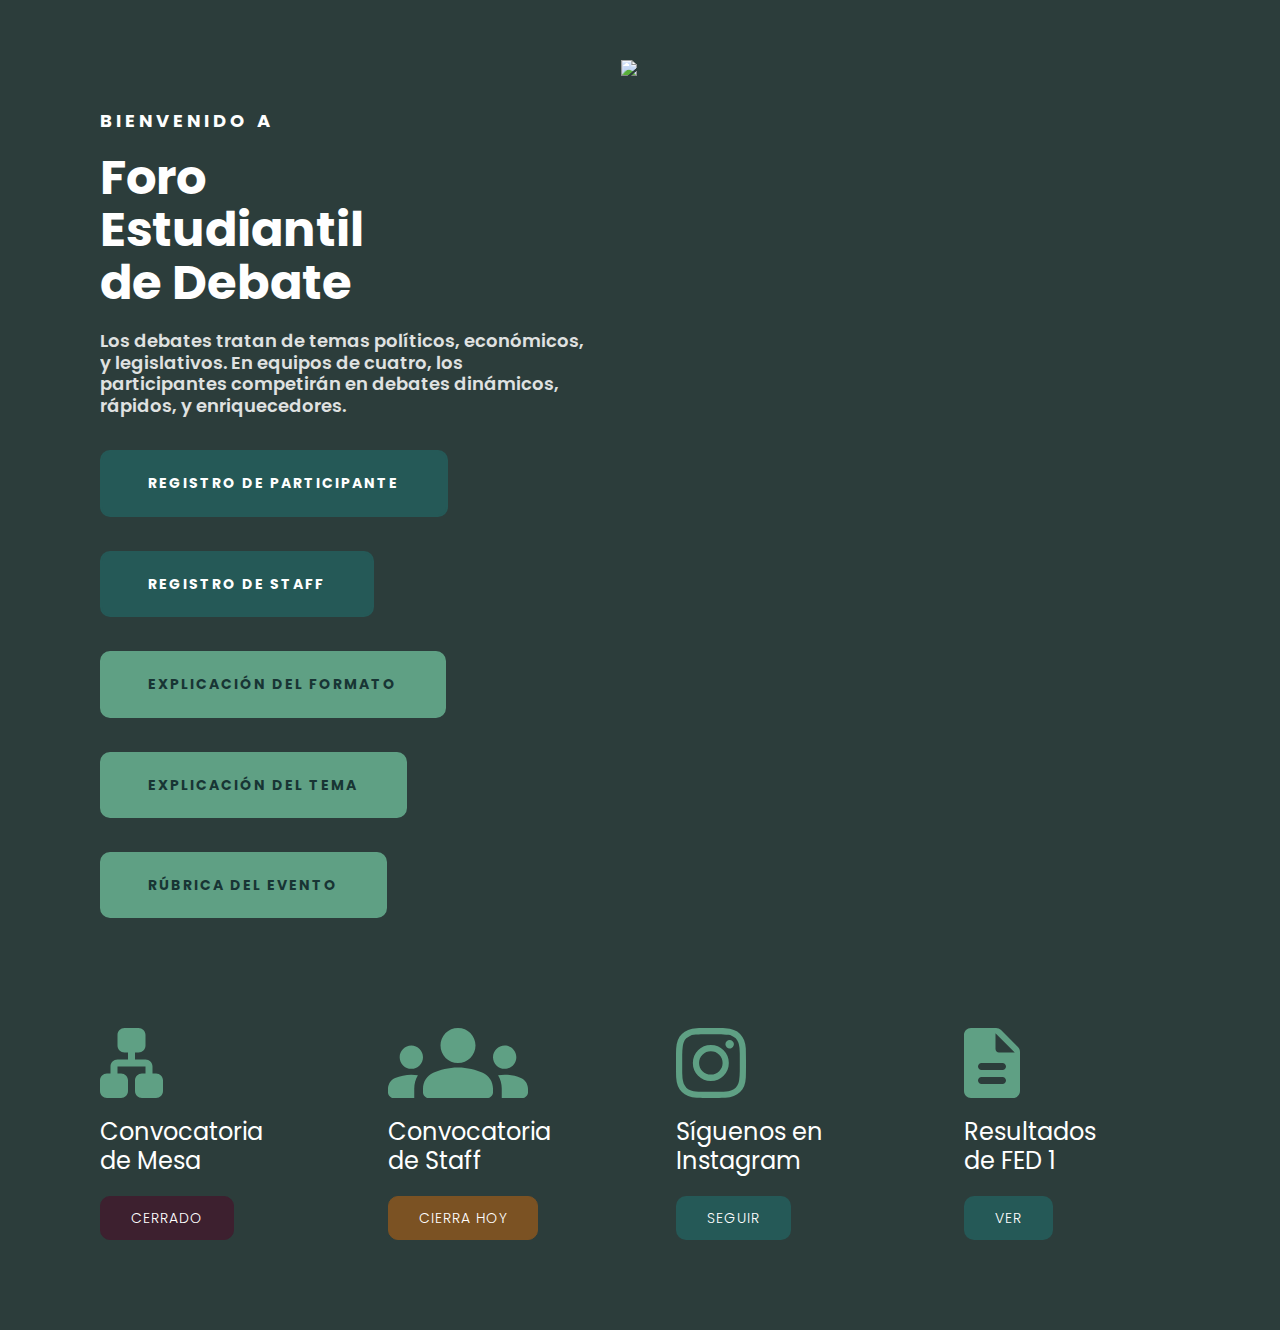
==== commit c0dadbe8: "made staff signup orange" ====
--- a/index.html
+++ b/index.html
@@ -11,7 +11,8 @@
     <link id="u-theme-google-font" rel="stylesheet" href="https://fonts.googleapis.com/css?family=Poppins:400,600">
     <link href="https://fonts.googleapis.com/icon?family=Material+Icons" rel="stylesheet">
 
-    <base href="https://FEdeDebate.github.io/Evento/"/>
+    <!--base href="https://FEdeDebate.github.io/Evento/"/-->
+    <base href="/"/>
     
     <meta name="theme-color" content="#5FA084">
     <meta property="og:title" content="Foro Estudiantil de Debate">
@@ -67,7 +68,7 @@
                   <img src="images/staff.svg" alt="">
                 </span>
                 <h4 class="u-custom-font u-font-poppins-semibold u-text u-text-9">Convocatoria<br/>de Staff</h4>
-                <a href="https://forms.gle/FjkEkpneMqtoRGzS9" target="_blank" class="u-active-grey-70 u-black u-border-1 u-border-active-grey-70 u-border-black u-border-hover-grey-70 u-btn u-btn-round u-button-style u-hover-grey-70 u-radius-10 u-text-body-alt-color u-text-hover-white u-btn-4">aplicar</a>
+                <a href="https://forms.gle/FjkEkpneMqtoRGzS9" target="_blank" class="u-active-grey-70 u-black u-border-1 u-border-active-grey-70 u-border-black u-border-hover-grey-70 u-btn u-btn-round u-button-style u-hover-grey-70 u-radius-10 u-text-body-alt-color u-text-hover-white u-btn-4 btn-quasiabled">cierra hoy</a>
               </div>
             </div>
             <div class="u-align-left u-container-style u-list-item u-repeater-item u-video-cover u-white">
--- a/css/index.css
+++ b/css/index.css
@@ -815,6 +815,16 @@
   pointer-events: default !important;
 }
 
+.btn-quasiabled {
+  border-color: #7b5223 !important;
+  background-color: #7b5223 !important;
+}
+
+.btn-quasiabled:hover {
+  border-color: #ba7e3a !important;
+  background-color: #ba7e3a !important;
+}
+
 .u-body {
   --theme-sheet-width-xl: 1140px;
   --theme-sheet-width-lg: 940px;
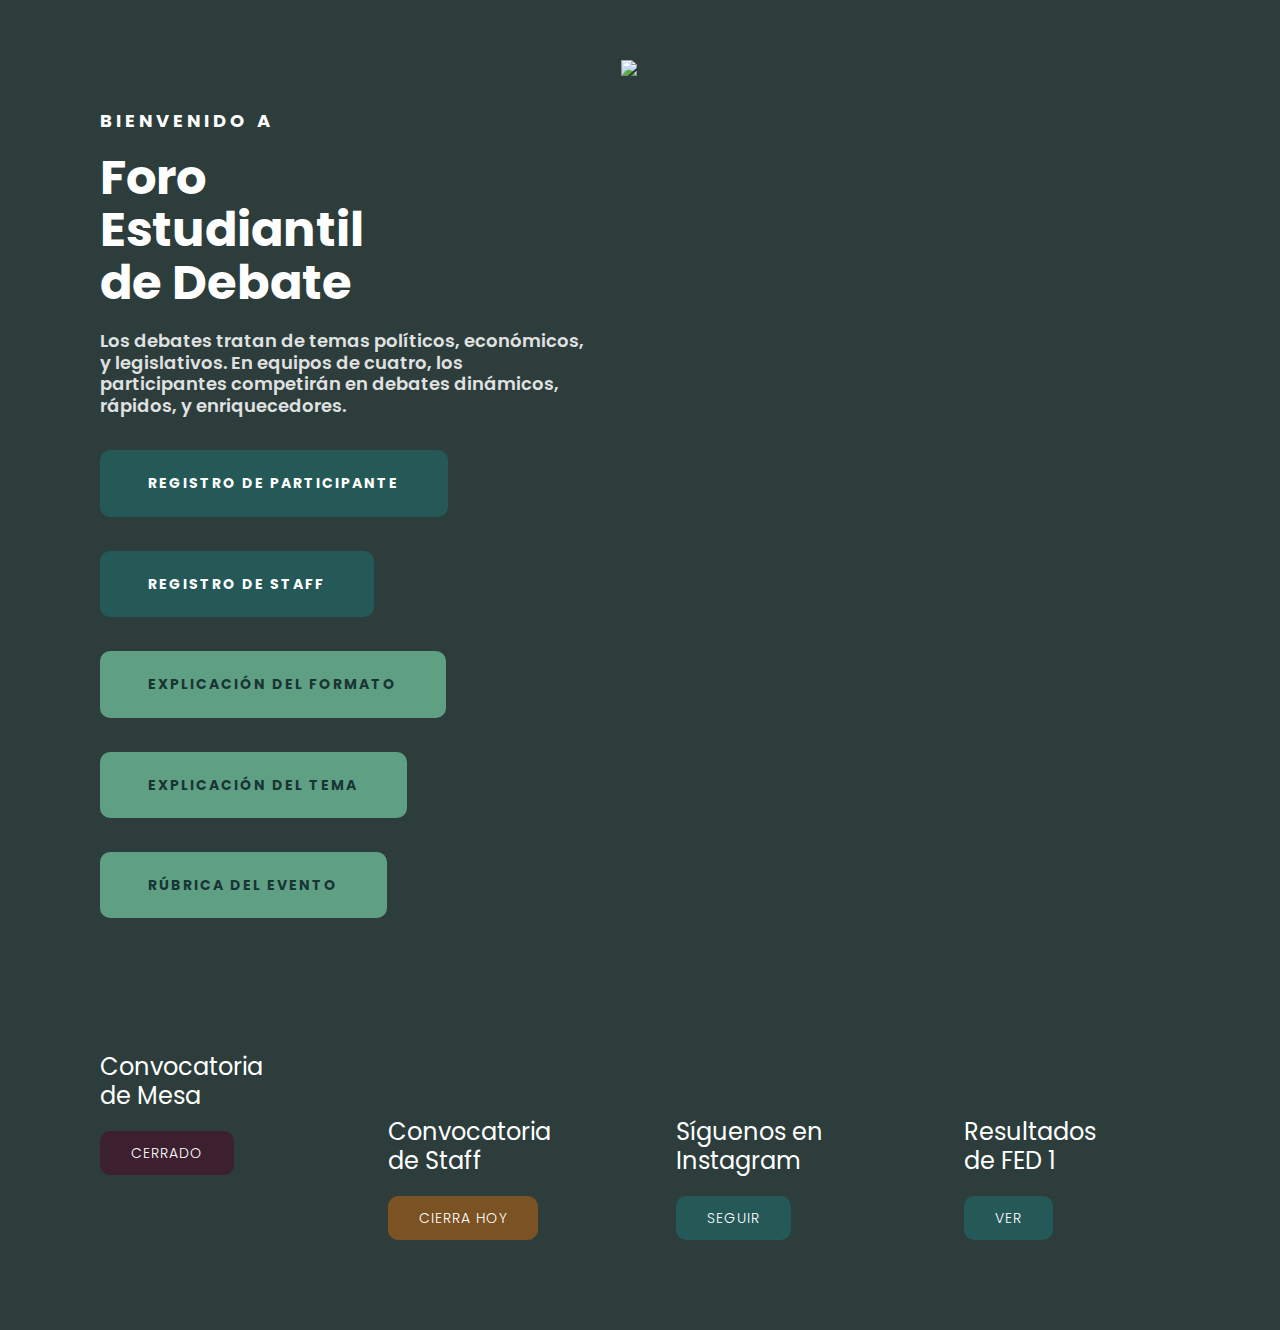
==== commit ee0e05e6: "changed base tag" ====
--- a/index.html
+++ b/index.html
@@ -11,8 +11,7 @@
     <link id="u-theme-google-font" rel="stylesheet" href="https://fonts.googleapis.com/css?family=Poppins:400,600">
     <link href="https://fonts.googleapis.com/icon?family=Material+Icons" rel="stylesheet">
 
-    <!--base href="https://FEdeDebate.github.io/Evento/"/-->
-    <base href="/"/>
+    <base href="https://FEdeDebate.github.io/Evento/"/>
     
     <meta name="theme-color" content="#5FA084">
     <meta property="og:title" content="Foro Estudiantil de Debate">
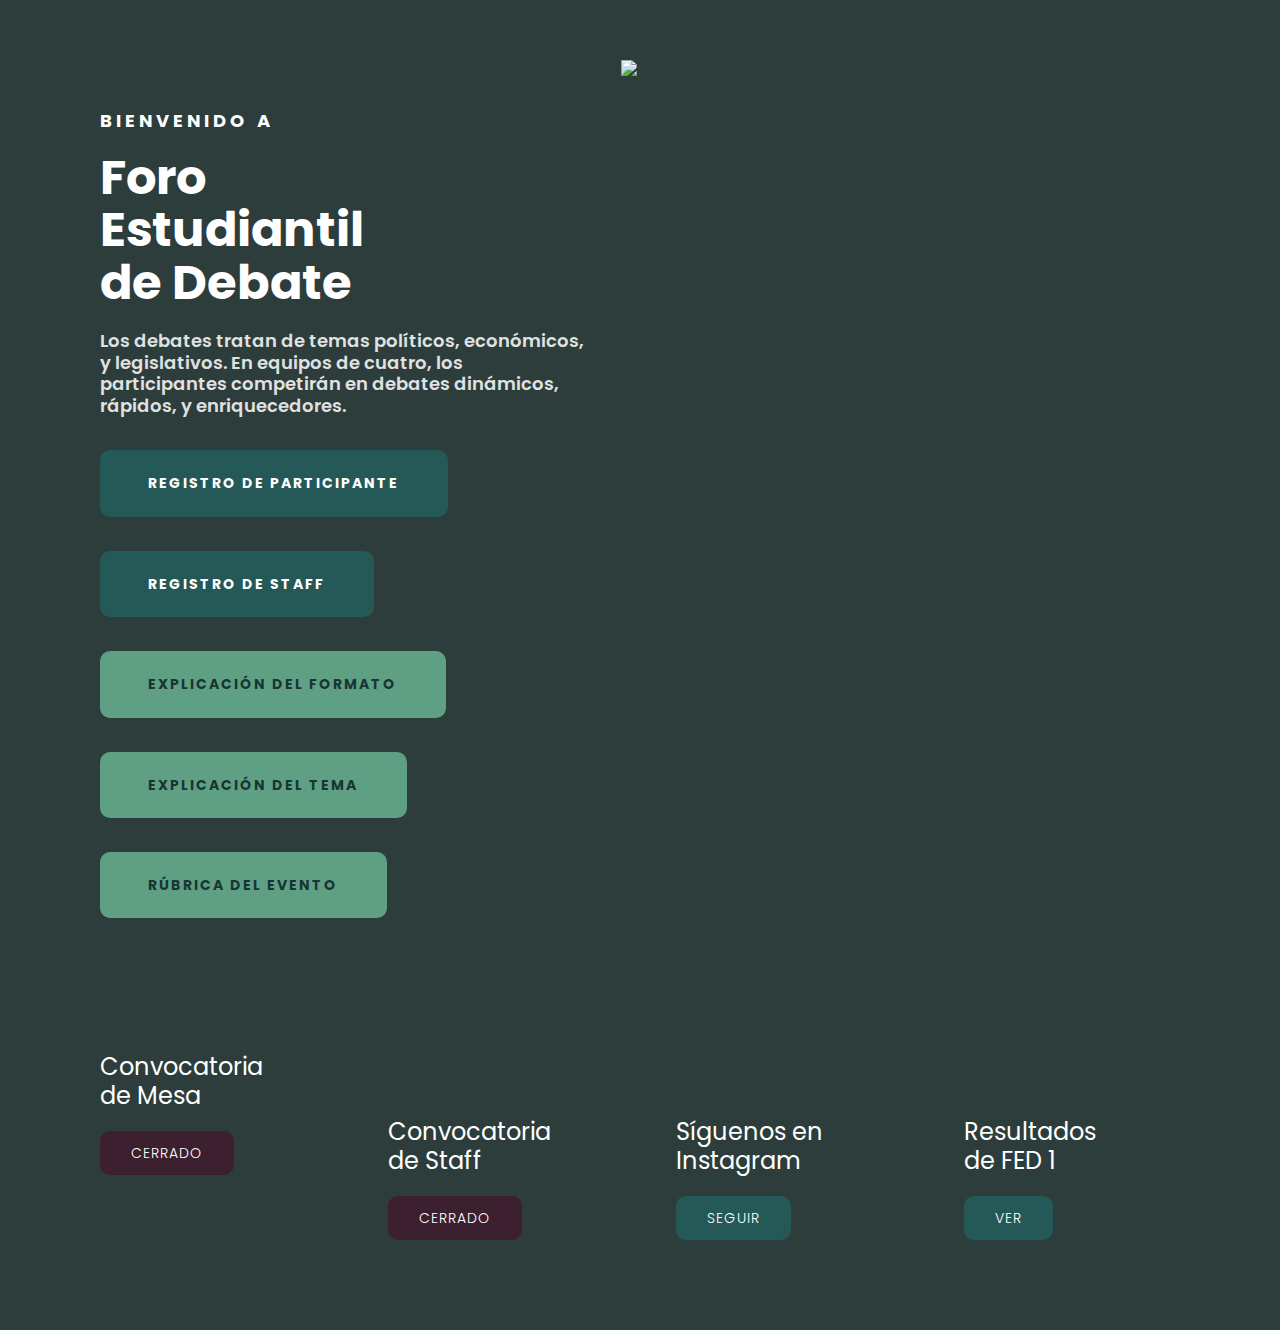
==== commit 3b66140f: "staff forms closed" ====
--- a/index.html
+++ b/index.html
@@ -67,7 +67,7 @@
                   <img src="images/staff.svg" alt="">
                 </span>
                 <h4 class="u-custom-font u-font-poppins-semibold u-text u-text-9">Convocatoria<br/>de Staff</h4>
-                <a href="https://forms.gle/FjkEkpneMqtoRGzS9" target="_blank" class="u-active-grey-70 u-black u-border-1 u-border-active-grey-70 u-border-black u-border-hover-grey-70 u-btn u-btn-round u-button-style u-hover-grey-70 u-radius-10 u-text-body-alt-color u-text-hover-white u-btn-4 btn-quasiabled">cierra hoy</a>
+                <a href="https://forms.gle/FjkEkpneMqtoRGzS9" target="_blank" class="u-active-grey-70 u-black u-border-1 u-border-active-grey-70 u-border-black u-border-hover-grey-70 u-btn u-btn-round u-button-style u-hover-grey-70 u-radius-10 u-text-body-alt-color u-text-hover-white u-btn-4 btn-disabled">cerrado</a>
               </div>
             </div>
             <div class="u-align-left u-container-style u-list-item u-repeater-item u-video-cover u-white">
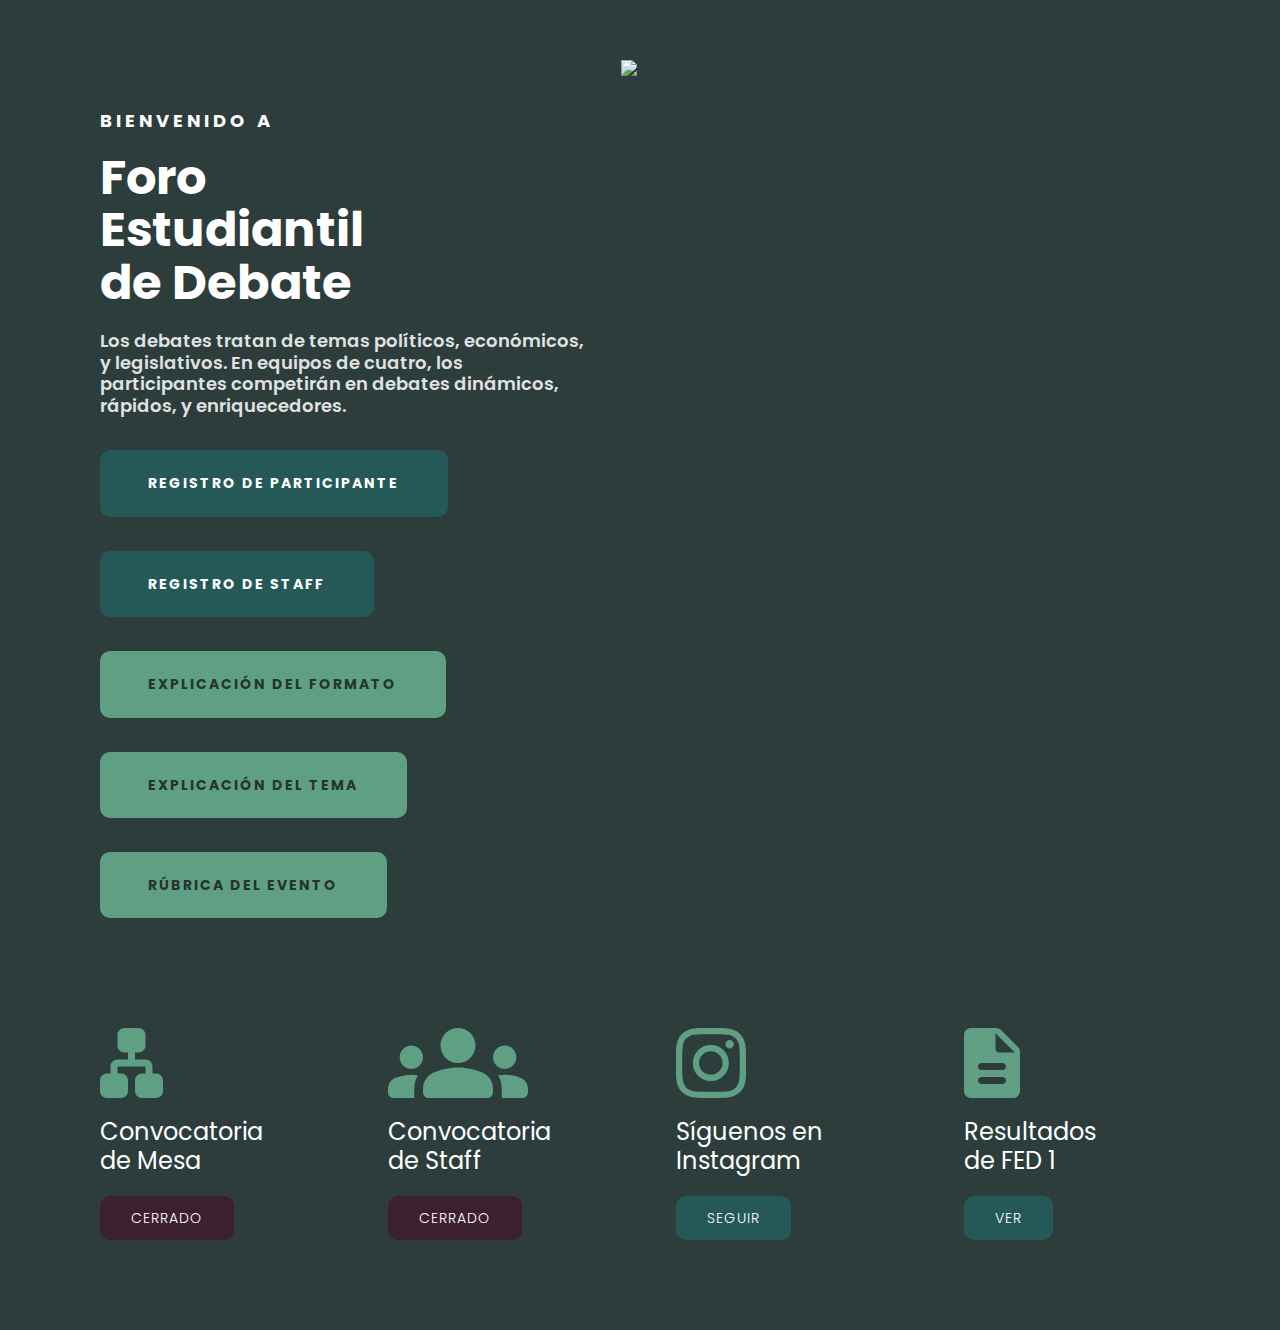
==== commit ddba03d2: "timer" ====
--- a/index.html
+++ b/index.html
@@ -7,11 +7,11 @@
     <meta name="keywords" content="">
     <meta name="description" content="">
     <title>Foro Estudiantil de Debate</title>
-    <link rel="stylesheet" href="css/index.css" media="screen">
+    <link rel="stylesheet" href="css/style.css" media="screen">
     <link id="u-theme-google-font" rel="stylesheet" href="https://fonts.googleapis.com/css?family=Poppins:400,600">
     <link href="https://fonts.googleapis.com/icon?family=Material+Icons" rel="stylesheet">
 
-    <base href="https://FEdeDebate.github.io/Evento/"/>
+    <base href="https://FEdeDebate.github.io/FED/"/>
     
     <meta name="theme-color" content="#5FA084">
     <meta property="og:title" content="Foro Estudiantil de Debate">
--- a/css/style.css
+++ b/css/style.css
@@ -0,0 +1,999 @@
+@charset "UTF-8";
+
+html {
+  font-family: sans-serif;
+  -ms-text-size-adjust: 100%;
+  -webkit-text-size-adjust: 100%
+}
+
+body {
+  margin: 0
+}
+
+:root {
+  --background: #2C3D3B;
+  --backgroundDark: #253331;
+  --backgroundSuperdark: #131a18;
+  --backgroundSecondary: #3D202F;
+  --backgroundSecondaryDark: #1a0d14;
+  --base: #255957;
+  --primaryColor: #5FA084;
+  --secondary: #C45886;
+  --secondaryLight: #FF85B9;
+  --textDark: #EFEFEF;
+  --textLight: #222222;
+}
+
+.link {
+  color: var(--primaryColor) !important;
+  background-color: transparent
+}
+
+.section .u-sheet-1 {
+  min-height: 1022px
+}
+
+.section .u-layout-wrap-1 {
+  margin-top: 60px;
+  margin-bottom: 0
+}
+
+.section .u-layout-cell-1 {
+  min-height: 629px
+}
+
+.section .u-container-layout-1 {
+  padding: 50px 30px
+}
+
+.section .u-text-1 {
+  font-size: 1.125rem;
+  text-transform: uppercase;
+  letter-spacing: 4px;
+  margin: 0
+}
+
+.section .u-text-2 {
+  font-size: 3rem;
+  margin: 20px 0 0
+}
+
+.section .u-text-3 {
+  font-weight: 600;
+  margin: 20px 0 0
+}
+
+.section .u-btn-2 {
+  text-transform: uppercase;
+  letter-spacing: 2px;
+  font-size: .875rem;
+  align-self: center;
+  background-image: none;
+  text-align: center;
+  font-weight: 700;
+  border-style: solid;
+  margin: 34px auto 0 0;
+  padding: 20px 47px 20px 46px;
+  white-space: normal !important;
+}
+
+.section .u-list-1 {
+  margin-top: 0;
+  margin-bottom: 60px
+}
+
+.section .u-repeater-1 {
+  grid-template-columns: repeat(4, calc(25% - 9px));
+  min-height: 261px;
+  grid-gap: 12px
+}
+
+.section .u-list-item-1 {
+  background-image: none
+}
+
+.section .u-container-layout-3 {
+  padding: 60px 30px 30px
+}
+
+.section .u-icon-5 {
+  max-height: 70px;
+  max-width: 63px;
+  height: auto;
+  width: auto;
+  margin: 0 auto 0 0
+}
+
+.section .u-text-8 {
+  font-weight: 400;
+  margin: 20px 0 0
+}
+
+.section .u-btn-3 {
+  border-style: solid;
+  text-transform: uppercase;
+  font-weight: 300;
+  font-size: .875rem;
+  background-image: none;
+  letter-spacing: 1px;
+  margin: 20px 0 0
+}
+
+.section .u-container-layout-4 {
+  padding: 60px 30px 30px
+}
+
+.section .u-icon-6 {
+  height: 70px;
+  width: 140px;
+  margin: 0 auto 0 0
+}
+
+.section .u-text-9 {
+  font-weight: 400;
+  margin: 20px 0 0
+}
+
+.section .u-btn-4 {
+  border-style: solid;
+  text-transform: uppercase;
+  font-weight: 300;
+  font-size: .875rem;
+  background-image: none;
+  letter-spacing: 1px;
+  margin: 20px 0 0
+}
+
+.section .u-container-layout-5 {
+  padding: 60px 30px 30px
+}
+
+.section .u-icon-7 {
+  height: 70px;
+  width: 70px;
+  margin: 0 auto 0 0
+}
+
+.section .u-text-10 {
+  font-weight: 400;
+  margin: 20px 0 0
+}
+
+.section .u-btn-5 {
+  border-style: solid;
+  text-transform: uppercase;
+  font-weight: 300;
+  font-size: .875rem;
+  background-image: none;
+  letter-spacing: 1px;
+  margin: 20px 0 0
+}
+
+.section .u-container-layout-6 {
+  padding: 60px 30px 30px
+}
+
+.section .u-icon-8 {
+  height: 70px;
+  width: 56px;
+  margin: 0 auto 0 0
+}
+
+.section .u-text-11 {
+  font-weight: 400;
+  margin: 20px 0 0
+}
+
+.section .u-btn-6 {
+  border-style: solid;
+  text-transform: uppercase;
+  font-weight: 300;
+  font-size: .875rem;
+  background-image: none;
+  letter-spacing: 1px;
+  margin: 20px 0 0
+}
+
+@media (max-width:1199px) {
+  .section .u-sheet-1 {
+    min-height: 1012px
+  }
+
+  .section .u-layout-wrap-1 {
+    margin-top: 55px
+  }
+
+  .section .u-layout-cell-1 {
+    min-height: 519px
+  }
+
+  .section .u-image-1 {
+    min-height: 519px
+  }
+
+  .section .u-list-1 {
+    margin-bottom: 55px
+  }
+
+  .section .u-repeater-1 {
+    min-height: 215px
+  }
+}
+
+@media (max-width:991px) {
+  .section .u-sheet-1 {
+    min-height: 1899px
+  }
+
+  .section .u-layout-cell-1 {
+    min-height: 100px
+  }
+
+  .section .u-container-layout-1 {
+    padding-top: 30px;
+    padding-bottom: 30px
+  }
+
+  .section .u-text-2 {
+    font-size: 3.75rem
+  }
+
+  .section .u-image-1 {
+    min-height: 671px
+  }
+
+  .section .u-repeater-1 {
+    grid-template-columns: repeat(2, calc(50% - 6px));
+    min-height: 529px
+  }
+
+  .section .u-container-layout-3 {
+    padding-top: 30px
+  }
+
+  .section .u-container-layout-4 {
+    padding-top: 30px
+  }
+
+  .section .u-container-layout-5 {
+    padding-top: 30px
+  }
+
+  .section .u-container-layout-6 {
+    padding-top: 30px
+  }
+}
+
+@media (max-width:767px) {
+  .section .u-sheet-1 {
+    min-height: 1895px
+  }
+
+  .section .u-layout-cell-1 {
+    min-height: 392px
+  }
+
+  .section .u-container-layout-1 {
+    padding-left: 10px;
+    padding-right: 10px
+  }
+
+  .section .u-image-1 {
+    min-height: 607px
+  }
+
+  .section .u-list-1 {
+    margin-top: 20px
+  }
+
+  .section .u-container-layout-3 {
+    padding-left: 10px;
+    padding-right: 10px
+  }
+
+  .section .u-container-layout-4 {
+    padding-left: 10px;
+    padding-right: 10px
+  }
+
+  .section .u-container-layout-5 {
+    padding-left: 10px;
+    padding-right: 10px
+  }
+
+  .section .u-container-layout-6 {
+    padding-left: 10px;
+    padding-right: 10px
+  }
+}
+
+@media (max-width:575px) {
+  .section .u-sheet-1 {
+    min-height: 1865px
+  }
+
+  .section .u-layout-cell-1 {
+    min-height: 100px
+  }
+
+  .section .u-text-2 {
+    font-size: 2.625rem
+  }
+
+  .section .u-image-1 {
+    min-height: 382px
+  }
+
+  .section .u-repeater-1 {
+    grid-template-columns: 100%
+  }
+}
+
+::selection {
+  background: var(--base);
+  color: #fff
+}
+
+section {
+  display: block
+}
+
+a {
+  background-color: transparent;
+  -webkit-text-decoration-skip: objects
+}
+
+a:active,
+a:hover {
+  outline-width: 0
+}
+
+img {
+  border-style: none
+}
+
+::-webkit-input-placeholder {
+  color: inherit;
+  opacity: .54
+}
+
+::-webkit-file-upload-button {
+  -webkit-appearance: button;
+  font: inherit
+}
+
+.u-btn {
+  display: table;
+  cursor: pointer;
+  color: inherit;
+  font-size: inherit;
+  font-family: inherit;
+  line-height: inherit;
+  letter-spacing: inherit;
+  text-transform: inherit;
+  font-style: inherit;
+  font-weight: inherit;
+  text-decoration: none;
+  border: 0 none transparent;
+  outline-width: 0;
+  background-color: transparent;
+  margin: 0;
+  -webkit-text-decoration-skip: objects;
+  font-style: initial;
+  white-space: nowrap;
+  -webkit-user-select: none;
+  -ms-user-select: none;
+  user-select: none;
+  vertical-align: middle;
+  text-align: center;
+  padding: 10px 30px;
+  border-radius: 0;
+  align-self: flex-start
+}
+
+.u-btn:active:focus,
+.u-btn:focus {
+  outline: thin dotted;
+  outline: 5px auto -webkit-focus-ring-color;
+  outline-offset: -2px
+}
+
+.u-btn:focus,
+.u-btn:hover {
+  text-decoration: none
+}
+
+.u-btn:active {
+  outline: 0;
+  background-image: none
+}
+
+a {
+  border-top-width: 0;
+  border-left-width: 0;
+  border-right-width: 0
+}
+
+*,
+:after,
+:before {
+  box-sizing: border-box
+}
+
+html {
+  height: 100%;
+  overflow-y: auto;
+  overflow-x: hidden
+}
+
+body {
+  height: auto;
+  min-height: 100%
+}
+
+body,
+section {
+  position: relative
+}
+
+.u-sheet>*,
+section>* {
+  position: relative
+}
+
+a:focus {
+  outline: thin dotted;
+  outline: 5px auto -webkit-focus-ring-color;
+  outline-offset: -2px
+}
+
+.u-clearfix:after,
+.u-clearfix:before {
+  content: '';
+  display: table
+}
+
+.u-clearfix:after {
+  clear: both
+}
+
+.u-image {
+  object-fit: cover;
+  display: block;
+  background-size: cover;
+  background-position: 50% 50%;
+  background-repeat: no-repeat
+}
+
+.u-layout-cell.u-image:not(.u-hover-box) {
+  overflow: visible
+}
+
+.u-sheet {
+  position: relative;
+  margin: 0 auto
+}
+
+.u-xl-mode .u-sheet {
+  width: var(--theme-sheet-width-xl)
+}
+
+@media (min-width:1400px) {
+  .u-sheet {
+    width: var(--theme-sheet-width-xxl) !important
+  }
+}
+
+@media (min-width:1200px) {
+  .u-xl-mode .u-sheet {
+    width: var(--theme-sheet-width-xl) !important
+  }
+}
+
+@media (min-width:992px) and (max-width:1199px) {
+  .u-sheet {
+    width: var(--theme-sheet-width-lg) !important
+  }
+}
+
+@media (min-width:768px) and (max-width:991px) {
+  .u-sheet {
+    width: var(--theme-sheet-width-md) !important
+  }
+}
+
+@media (min-width:576px) and (max-width:767px) {
+  .u-sheet {
+    width: var(--theme-sheet-width-sm) !important
+  }
+}
+
+@media (max-width:575px) {
+  .u-sheet {
+    width: var(--theme-sheet-width-xs) !important
+  }
+
+  .fed-logo {
+    display: none !important;
+
+  }
+
+  .u-repeater {
+    display: grid;
+    grid-template-columns: repeat(3, 33.33333333%)
+  }
+}
+
+.u-container-layout {
+  position: relative;
+  flex: 1;
+  max-width: 100%;
+  transition-duration: inherit
+}
+
+.u-container-layout>* {
+  position: relative
+}
+
+.u-expanded-width {
+  width: 100% !important;
+  margin-left: 0 !important;
+  margin-right: 0 !important
+}
+
+.u-valign-middle {
+  display: flex;
+  flex-direction: column
+}
+
+.u-valign-middle>* {
+  flex-shrink: 0
+}
+
+.u-valign-middle {
+  justify-content: center
+}
+
+@media (min-width:576px) and (max-width:767px) {
+  .u-layout-wrap:not(.u-layout-custom-sm) .u-layout-row>* {
+    min-width: 100%
+  }
+
+  .u-layout-wrap:not(.u-layout-custom-sm) .u-layout {
+    margin-left: 0 !important;
+    margin-right: 0 !important
+  }
+
+  .u-layout-wrap:not(.u-layout-custom-sm) .u-layout .u-layout-cell {
+    border-left: 0 !important;
+    border-right: 0 !important
+  }
+}
+
+@media (max-width:575px) {
+  .u-layout-wrap:not(.u-layout-custom-xs) .u-layout-row>* {
+    min-width: 100%
+  }
+
+  .u-layout-wrap:not(.u-layout-custom-xs) .u-layout {
+    margin-left: 0 !important;
+    margin-right: 0 !important
+  }
+
+  .u-layout-wrap:not(.u-layout-custom-xs) .u-layout .u-layout-cell {
+    border-left: 0 !important;
+    border-right: 0 !important
+  }
+}
+
+@media (min-width:1400px) {
+
+  .u-layout-row>.u-size-31-xl {
+    flex: 0 0 51.66666667%;
+    max-width: 51.66666667%;
+    min-width: 51.66666667%
+  }
+
+  .u-layout-row>.u-size-29-xl {
+    flex: 0 0 48.33333333%;
+    max-width: 48.33333333%;
+    min-width: 48.33333333%
+  }
+}
+
+@media (min-width:1200px) {
+
+  .u-xl-mode .u-layout-row>.u-size-31-xl {
+    flex: 0 0 51.66666667%;
+    max-width: 51.66666667%;
+    min-width: 51.66666667%
+  }
+
+  .u-xl-mode .u-layout-row>.u-size-29-xl {
+    flex: 0 0 48.33333333%;
+    max-width: 48.33333333%;
+    min-width: 48.33333333%
+  }
+}
+
+@media (min-width:992px) and (max-width:1199px) {
+
+  .u-layout-row>.u-size-31-lg {
+    flex: 0 0 51.66666667%;
+    max-width: 51.66666667%;
+    min-width: 51.66666667%
+  }
+
+  .u-layout-row>.u-size-29-lg {
+    flex: 0 0 48.33333333%;
+    max-width: 48.33333333%;
+    min-width: 48.33333333%
+  }
+}
+
+@media (min-width:768px) and (max-width:991px) {
+  .u-layout-row>.u-size-60-md {
+    flex: 0 0 100%;
+    max-width: 100%;
+    min-width: 100%
+  }
+}
+
+@media (min-width:576px) and (max-width:767px) {
+  .u-layout-row>.u-size-60-sm {
+    flex: 0 0 100%;
+    max-width: 100%;
+    min-width: 100%
+  }
+}
+
+@media (max-width:575px) {
+  .u-layout-row>.u-size-60-xs {
+    flex: 0 0 100%;
+    max-width: 100%;
+    min-width: 100%
+  }
+}
+
+.u-layout-row,
+.u-layout-row>* {
+  display: flex
+}
+
+.u-layout-row {
+  flex: 1 1 auto
+}
+
+.u-layout-row>* {
+  max-height: 100%;
+  min-height: -webkit-fit-content;
+  min-height: fit-content
+}
+
+.u-layout-row {
+  flex-direction: row;
+  flex-wrap: wrap;
+  min-height: -webkit-fit-content;
+  min-height: fit-content;
+  max-width: 100%
+}
+
+.u-layout-cell {
+  position: relative;
+  display: flex;
+  background-clip: padding-box;
+  background-origin: padding-box
+}
+
+.u-sheet:not(.u-image):not(.u-video) {
+  pointer-events: none
+}
+
+.u-sheet:not(.u-image):not(.u-video)>* {
+  pointer-events: auto;
+  pointer-events: initial
+}
+
+@supports (position:sticky) {
+}
+
+@supports (position:-webkit-sticky) {
+}
+
+.u-icon {
+  display: block;
+  line-height: 0;
+  border-width: 0
+}
+
+html {
+  font-size: 16px
+}
+
+.u-body {
+  font-size: 1rem;
+  line-height: 1.6
+}
+
+.u-body h2,
+.u-body h4,
+.u-body h6 {
+  padding: 0;
+  color: #fff
+}
+
+.u-repeater {
+  display: grid;
+  grid-template-columns: repeat(3, 33.33333333%)
+}
+
+.u-repeater-item {
+  display: flex;
+  position: relative
+}
+
+.u-list:not(.u-repeater) {
+  display: flex;
+  flex-direction: column
+}
+
+.u-list:not(.u-repeater) .u-repeater {
+  flex-grow: 1;
+  flex-shrink: 1;
+  flex-basis: auto
+}
+
+.u-border-1,
+a.u-button-style.u-border-1 {
+  border-width: 1px
+}
+
+.u-border-2,
+a.u-button-style.u-border-2 {
+  border-width: 2px
+}
+
+.u-radius-10,
+.u-radius-10:before {
+  border-radius: 10px !important
+}
+
+.u-body {
+  font-family: Poppins, sans-serif
+}
+
+h2,
+h4,
+h6 {
+  font-family: Poppins, sans-serif
+}
+
+.u-button-style.u-black,
+.u-button-style.u-black[class*=u-border-] {
+  color: #fff !important;
+  background-color: var(--base);
+  transition: all .2s ease-in-out
+}
+
+.u-hover-black:focus,
+.u-hover-black:hover,
+.u-hover-black[class*=u-border-]:focus,
+.u-hover-black[class*=u-border-]:hover,
+a.u-button-style.u-button-style.u-active-black:active,
+a.u-button-style.u-button-style.u-active-black[class*=u-border-]:active,
+a.u-button-style.u-hover-black:focus,
+a.u-button-style.u-hover-black:hover,
+a.u-button-style.u-hover-black[class*=u-border-]:focus,
+a.u-button-style.u-hover-black[class*=u-border-]:hover {
+  color: #fff !important;
+  background-color: var(--primaryColor) !important
+}
+
+.u-hover-grey-70:focus,
+.u-hover-grey-70:hover,
+.u-hover-grey-70[class*=u-border-]:focus,
+.u-hover-grey-70[class*=u-border-]:hover,
+a.u-button-style.u-button-style.u-active-grey-70:active,
+a.u-button-style.u-button-style.u-active-grey-70[class*=u-border-]:active,
+a.u-button-style.u-hover-grey-70:focus,
+a.u-button-style.u-hover-grey-70:hover,
+a.u-button-style.u-hover-grey-70[class*=u-border-]:focus,
+a.u-button-style.u-hover-grey-70[class*=u-border-]:hover {
+  color: #fff !important;
+  background-color: var(--primaryColor)
+}
+
+.u-button-style.u-border-grey-75 {
+  border-color: var(--base);
+  background-color: var(--base);
+  color: #fff !important;
+  transition: all .2s ease-in-out
+}
+
+.u-button-style.highlighted-button {
+  border-color: var(--primaryColor);
+  background-color: var(--primaryColor);
+  color: var(--backgroundDark) !important;
+  transition: all .2s ease-in-out
+}
+
+.btn-disabled {
+  border-color: var(--backgroundSecondary) !important;
+  background-color: var(--backgroundSecondary) !important;
+}
+
+.btn-disabled:hover {
+  border-color: var(--backgroundSecondary) !important;
+  background-color: var(--backgroundSecondary) !important;
+  cursor: default !important;
+  pointer-events: default !important;
+}
+
+.btn-quasiabled {
+  border-color: #7b5223 !important;
+  background-color: #7b5223 !important;
+}
+
+.btn-quasiabled:hover {
+  border-color: #ba7e3a !important;
+  background-color: #ba7e3a !important;
+}
+
+.u-body {
+  --theme-sheet-width-xl: 1140px;
+  --theme-sheet-width-lg: 940px;
+  --theme-sheet-width-md: 720px;
+  --theme-sheet-width-sm: 540px;
+  --theme-sheet-width-xs: 340px
+}
+
+.timer-wrapper {
+  min-width: 100vw;
+  min-height: 100vh;
+  display: grid;
+  place-content: center;
+}
+
+.timer {
+  display: flex;
+  gap: 1rem;
+  align-items: center;
+  justify-content: center;
+  margin-bottom: 2rem;
+}
+
+.minute-lf, .minute-rg, .second-lf, .second-rg {
+  width: 240px;
+  text-align: center;
+} 
+
+.time {
+  font: 500 clamp(4rem, 15vw, 8rem) Poppins;
+  color: var(--primaryColor);
+  box-shadow: 0px 1rem 1rem 0.5rem rgba(0, 0, 0, 0.1);
+  border-radius: 0.5rem;
+  position: relative;
+}
+
+.separator {
+  font: 500 clamp(4rem, 15vw, 8rem) Poppins;
+  color: var(--primaryColor);
+}
+
+.time-current {
+  color: var(--primaryColor); 
+  background-color: var(--backgroundSuperdark);
+  padding: 1rem 2rem;
+  border-radius: 0.5rem;
+}
+
+.time-current {
+  z-index: 1;
+}
+
+.time-cover {
+  position: absolute;
+  inset: 0;
+  z-index: 2;
+  transform: perspective(2000px);
+  transform-origin: center top;
+}
+
+.timer-controls {
+  width: 100%;
+  display: flex;
+  justify-content: center;
+  align-items: center;
+  gap: 1rem;
+}
+
+.control {
+  display: flex;
+  gap: 1rem;
+  align-items: center;
+  border: none;
+  background: none;
+  font: 500 1.5rem Poppins;
+  line-height: 2.25rem;
+  cursor: pointer;
+  background-color: var(--backgroundSuperdark);
+  box-shadow: 0px 1rem 1rem 0.5rem rgba(0, 0, 0, 0.1);
+  padding: 1rem 2rem;
+  border-radius: 0.5rem;
+  transition: color 1s ease, background-color 1s ease, translate 0.1s ease;
+}
+
+.control:hover {
+  background-color: #000;
+}
+
+.control-reset { background-color: var(--backgroundSecondaryDark); }
+
+.control-start {
+  transition: 0.2s ease-in-out;
+}
+
+.play {
+  width: 28px;
+  height: 32px;
+  background: var(--primaryColor);
+  transition: inherit;
+  clip-path: polygon(0 0, 50% 25%, 50% 75%, 50% 75%, 50% 25%, 100% 50%, 100% 50%, 0 100%);
+}
+.play.playing {
+  clip-path: polygon(0 0, 40% 0, 40% 100%, 60% 100%, 60% 0, 100% 0, 100% 100%, 0 100%);
+}
+.reset {
+  width: 32px;
+  height: 32px;
+  background: var(--secondary);
+  transition: inherit;
+  clip-path: polygon(20% 0%, 0% 20%, 30% 50%, 0% 80%, 20% 100%, 50% 70%, 80% 100%, 100% 80%, 70% 50%, 100% 20%, 80% 0%, 50% 30%);
+}
+
+.timerTime {
+  margin: 0 auto;
+  display: block;
+  margin-top: 20px;
+  background-color: var(--backgroundSuperdark);
+  color: var(--primaryColor);
+  border: 1px solid transparent;
+  padding: 10px;
+  border-radius: 12px;
+  font-size: 20px;
+  resize: none;
+  outline: none;
+  text-align: center;
+}
+
+h2:not(.u-subtitle) {
+  font-size: 2.25rem;
+  line-height: 1.1;
+  margin-top: 20px;
+  margin-bottom: 20px;
+  font-weight: 700
+}
+
+h4 {
+  font-size: 1.5rem;
+  line-height: 1.2;
+  margin-top: 20px;
+  margin-bottom: 20px;
+  font-weight: 700
+}
+
+h6 {
+  font-size: 1.125rem;
+  line-height: 1.2;
+  margin-top: 20px;
+  margin-bottom: 20px;
+  font-weight: 700
+}
+
+@media (max-width:575px) {
+  h2:not(.u-subtitle) {
+    font-size: 2.25rem;
+    font-weight: 700;
+    line-height: 1.1;
+  }
+}